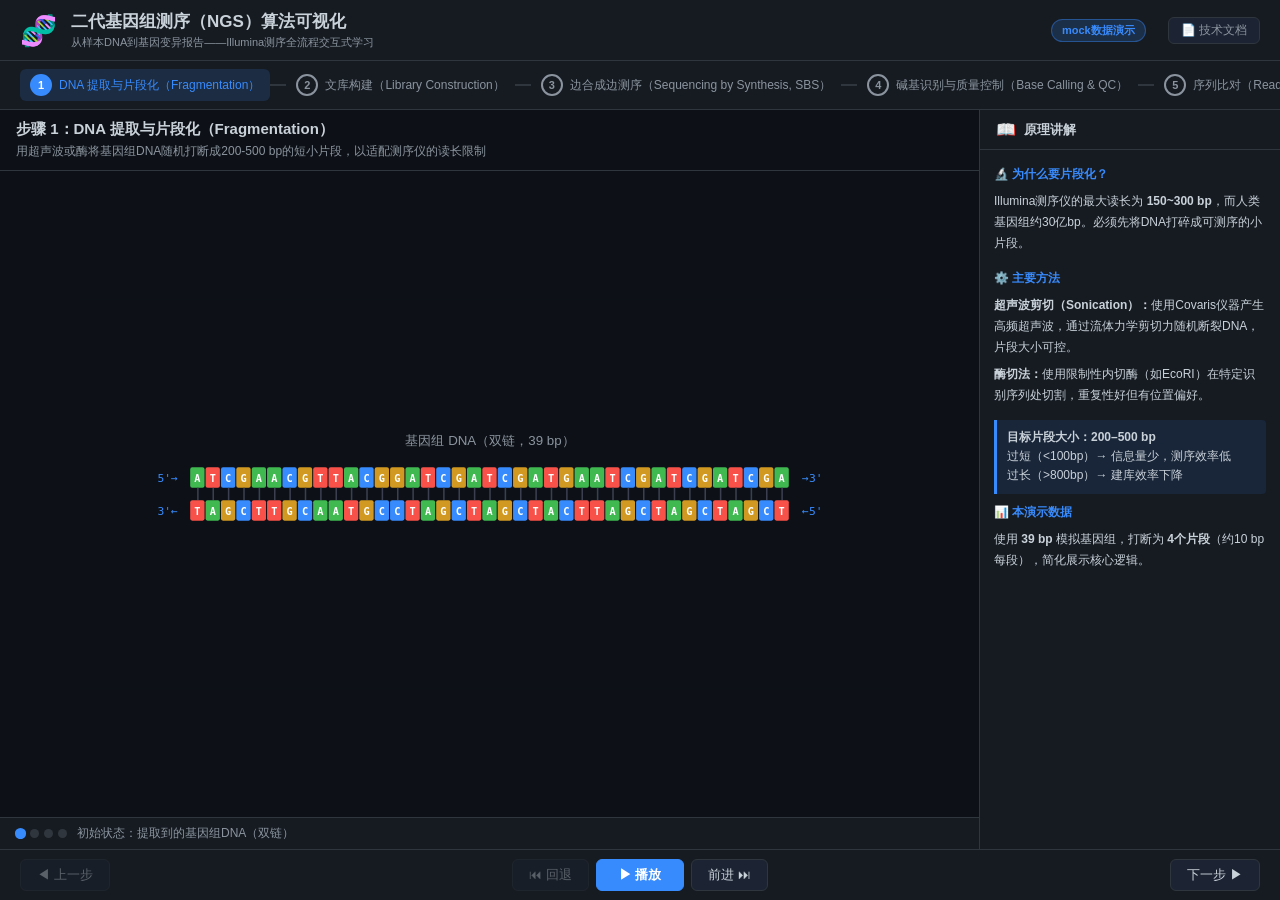
==== index.html @ 4cf93b08 "初始提交：二代基因组测序（NGS）算法可视化 纯前端交互式教学应用，无外部依赖： - 6个核心步骤：DNA片段化、文库构建、SBS测序、碱基识别、序列比对、变异识别 - SVG快照渲染引擎 + 自动播" ====
<!DOCTYPE html>
<html lang="zh-CN">
<head>
<meta charset="UTF-8">
<meta name="viewport" content="width=device-width, initial-scale=1.0">
<title>二代基因组测序算法可视化</title>
<link rel="stylesheet" href="css/style.css">
</head>
<body>
<div id="app">

  <header id="header">
    <div class="header-inner">
      <div class="header-logo">🧬</div>
      <div>
        <h1>二代基因组测序（NGS）算法可视化</h1>
        <p class="subtitle">从样本DNA到基因变异报告——Illumina测序全流程交互式学习</p>
      </div>
      <div class="header-badge">mock数据演示</div>
      <a href="docs.html" class="doc-link" title="查看技术说明文档">📄 技术文档</a>
    </div>
  </header>

  <div id="step-bar">
    <div id="step-bar-inner">
      <!-- 由JS生成 -->
    </div>
  </div>

  <div id="content">

    <div id="vis-panel">
      <div id="vis-header">
        <h2 id="step-title"></h2>
        <p id="step-desc"></p>
      </div>
      <div id="vis-area">
        <svg id="main-svg" viewBox="0 0 800 380"
             preserveAspectRatio="xMidYMid meet"
             xmlns="http://www.w3.org/2000/svg">
        </svg>
      </div>
      <div id="substep-bar">
        <div id="substep-dots"></div>
        <p id="substep-label"></p>
      </div>
    </div>

    <div id="theory-panel">
      <div class="theory-hdr">
        <span class="theory-icon">📖</span>
        <h3>原理讲解</h3>
      </div>
      <div id="theory-content"></div>
    </div>

  </div>

  <div id="controls-bar">
    <button class="ctrl-btn" id="btn-prev">◀ 上一步</button>
    <div class="ctrl-group">
      <button class="ctrl-btn" id="btn-sub-prev" title="回退一帧">⏮ 回退</button>
      <button class="ctrl-btn primary" id="btn-play">▶ 播放</button>
      <button class="ctrl-btn" id="btn-sub-next" title="前进一帧">前进 ⏭</button>
    </div>
    <button class="ctrl-btn" id="btn-next">下一步 ▶</button>
  </div>

</div>
<script src="js/data.js"></script>
<script src="js/app.js"></script>
</body>
</html>
---- css/style.css ----
/* ============================
   全局重置 & CSS变量
   ============================ */
*, *::before, *::after { margin: 0; padding: 0; box-sizing: border-box; }

:root {
  --bg:        #0d1117;
  --bg2:       #161b22;
  --bg3:       #1c2333;
  --border:    #30363d;
  --text:      #c9d1d9;
  --text2:     #8b949e;
  --accent:    #388bfd;
  --green:     #3fb950;
  --red:       #f85149;
  --amber:     #d29922;
  --purple:    #8b5cf6;

  --A: #3fb950;
  --T: #f85149;
  --C: #388bfd;
  --G: #d29922;
}

html, body { height: 100%; overflow: hidden; }

body {
  background: var(--bg);
  color: var(--text);
  font-family: -apple-system, BlinkMacSystemFont, 'Segoe UI', 'PingFang SC',
               'Microsoft YaHei', sans-serif;
  font-size: 13px;
}

#app {
  display: flex;
  flex-direction: column;
  height: 100vh;
  overflow: hidden;
}

/* ============================
   Header
   ============================ */
#header {
  background: var(--bg2);
  border-bottom: 1px solid var(--border);
  padding: 10px 20px;
  flex-shrink: 0;
}
.header-inner {
  display: flex;
  align-items: center;
  gap: 14px;
}
.header-logo { font-size: 30px; }
#header h1 { font-size: 17px; font-weight: 700; color: var(--text); }
.subtitle { font-size: 11px; color: var(--text2); margin-top: 2px; }
.header-badge {
  margin-left: auto;
  background: rgba(56,139,253,0.18);
  color: var(--accent);
  border: 1px solid rgba(56,139,253,0.4);
  padding: 3px 10px;
  border-radius: 20px;
  font-size: 11px;
  font-weight: 600;
  white-space: nowrap;
}
.doc-link {
  display: flex;
  align-items: center;
  gap: 5px;
  background: var(--bg3);
  border: 1px solid var(--border);
  color: var(--text2);
  padding: 4px 12px;
  border-radius: 6px;
  font-size: 12px;
  text-decoration: none;
  white-space: nowrap;
  transition: background 0.15s, color 0.15s, border-color 0.15s;
  margin-left: 8px;
}
.doc-link:hover {
  background: var(--border);
  color: var(--text);
  border-color: var(--text2);
}

/* ============================
   Step Navigation Bar
   ============================ */
#step-bar {
  background: var(--bg2);
  border-bottom: 1px solid var(--border);
  padding: 8px 20px;
  flex-shrink: 0;
  overflow-x: auto;
}
#step-bar-inner {
  display: flex;
  align-items: center;
  min-width: max-content;
}
.step-item {
  display: flex;
  align-items: center;
  gap: 7px;
  padding: 5px 10px;
  border-radius: 6px;
  cursor: pointer;
  transition: background 0.15s, color 0.15s;
  color: var(--text2);
  user-select: none;
}
.step-item:hover { background: var(--bg3); color: var(--text); }
.step-item.active { background: rgba(56,139,253,0.15); color: var(--accent); }
.step-item.done  { color: var(--green); }
.step-num {
  width: 22px; height: 22px;
  border-radius: 50%;
  border: 2px solid currentColor;
  display: flex; align-items: center; justify-content: center;
  font-size: 11px; font-weight: 700;
  flex-shrink: 0;
}
.step-item.active .step-num { background: var(--accent); border-color: var(--accent); color: #fff; }
.step-item.done  .step-num  { background: var(--green);  border-color: var(--green);  color: #fff; }
.step-name { font-size: 12px; font-weight: 500; white-space: nowrap; }
.step-connector { width: 16px; height: 2px; background: var(--border); flex-shrink: 0; }

/* ============================
   Main Content
   ============================ */
#content {
  display: flex;
  flex: 1;
  overflow: hidden;
}

/* Visualization Panel */
#vis-panel {
  flex: 1;
  display: flex;
  flex-direction: column;
  overflow: hidden;
  border-right: 1px solid var(--border);
  min-width: 0;
}
#vis-header {
  padding: 10px 16px;
  border-bottom: 1px solid var(--border);
  flex-shrink: 0;
}
#step-title { font-size: 15px; font-weight: 600; color: var(--text); }
#step-desc  { font-size: 12px; color: var(--text2); margin-top: 3px; line-height: 1.5; }

#vis-area {
  flex: 1;
  display: flex;
  align-items: center;
  justify-content: center;
  padding: 8px;
  background: var(--bg);
  overflow: hidden;
}
#main-svg {
  width: 100%;
  height: 100%;
  max-width: 820px;
  max-height: 390px;
}

/* Substep progress bar */
#substep-bar {
  padding: 7px 16px;
  border-top: 1px solid var(--border);
  flex-shrink: 0;
  display: flex;
  align-items: center;
  gap: 10px;
  background: var(--bg2);
}
#substep-dots {
  display: flex;
  gap: 5px;
  align-items: center;
}
.sdot {
  width: 9px; height: 9px;
  border-radius: 50%;
  background: var(--border);
  cursor: pointer;
  transition: all 0.2s;
  border: 1px solid transparent;
}
.sdot:hover { border-color: var(--text2); }
.sdot.active { background: var(--accent); transform: scale(1.25); }
.sdot.done   { background: var(--green); }
#substep-label { font-size: 12px; color: var(--text2); flex: 1; }

/* Theory Panel */
#theory-panel {
  width: 300px;
  flex-shrink: 0;
  overflow-y: auto;
  background: var(--bg2);
  display: flex;
  flex-direction: column;
}
#theory-panel::-webkit-scrollbar { width: 5px; }
#theory-panel::-webkit-scrollbar-thumb { background: var(--border); border-radius: 4px; }

.theory-hdr {
  display: flex;
  align-items: center;
  gap: 8px;
  padding: 10px 16px;
  border-bottom: 1px solid var(--border);
  position: sticky;
  top: 0;
  background: var(--bg2);
  z-index: 1;
}
.theory-icon { font-size: 16px; }
.theory-hdr h3 { font-size: 13px; font-weight: 600; }

#theory-content {
  padding: 14px;
  line-height: 1.75;
  color: var(--text);
}
.tsec { margin-bottom: 14px; }
.tsec h4 {
  font-size: 12px;
  font-weight: 700;
  color: var(--accent);
  margin-bottom: 6px;
  display: flex;
  align-items: center;
  gap: 5px;
}
.tsec p { font-size: 12px; color: #c9d1d9; margin-bottom: 6px; }
.tsec ul { margin-left: 16px; font-size: 12px; line-height: 2; }

.hbox {
  background: rgba(56,139,253,0.10);
  border-left: 3px solid var(--accent);
  padding: 8px 10px;
  border-radius: 0 4px 4px 0;
  margin: 8px 0;
  font-size: 12px;
  line-height: 1.6;
}
.hbox-g {
  background: rgba(63,185,80,0.10);
  border-left: 3px solid var(--green);
  padding: 8px 10px;
  border-radius: 0 4px 4px 0;
  margin: 8px 0;
  font-size: 12px;
  line-height: 1.6;
}
.code-box {
  background: #0d1117;
  border: 1px solid var(--border);
  border-radius: 6px;
  padding: 8px 10px;
  font-family: 'Courier New', monospace;
  font-size: 11px;
  color: var(--green);
  margin: 6px 0;
  white-space: pre;
  overflow-x: auto;
}
.btag {
  display: inline-block;
  width: 17px; height: 17px;
  border-radius: 3px;
  text-align: center;
  line-height: 17px;
  font-size: 10px;
  font-weight: bold;
  color: white;
  margin: 0 2px;
  vertical-align: middle;
}
.bA { background: var(--A); }
.bT { background: var(--T); }
.bC { background: var(--C); }
.bG { background: var(--G); }

/* ============================
   Controls
   ============================ */
#controls-bar {
  background: var(--bg2);
  border-top: 1px solid var(--border);
  padding: 9px 20px;
  display: flex;
  align-items: center;
  justify-content: space-between;
  flex-shrink: 0;
}
.ctrl-group { display: flex; gap: 7px; align-items: center; }
.ctrl-btn {
  background: var(--bg3);
  border: 1px solid var(--border);
  color: var(--text);
  padding: 6px 16px;
  border-radius: 6px;
  font-size: 13px;
  cursor: pointer;
  transition: background 0.15s, border-color 0.15s;
  font-family: inherit;
  white-space: nowrap;
}
.ctrl-btn:hover:not(:disabled) { background: var(--border); border-color: var(--text2); }
.ctrl-btn:disabled { opacity: 0.38; cursor: not-allowed; }
.ctrl-btn.primary {
  background: var(--accent);
  border-color: var(--accent);
  color: #fff;
  font-weight: 600;
  min-width: 88px;
}
.ctrl-btn.primary:hover:not(:disabled) { background: #58a6ff; }
.ctrl-btn.primary.playing {
  background: var(--purple);
  border-color: var(--purple);
}
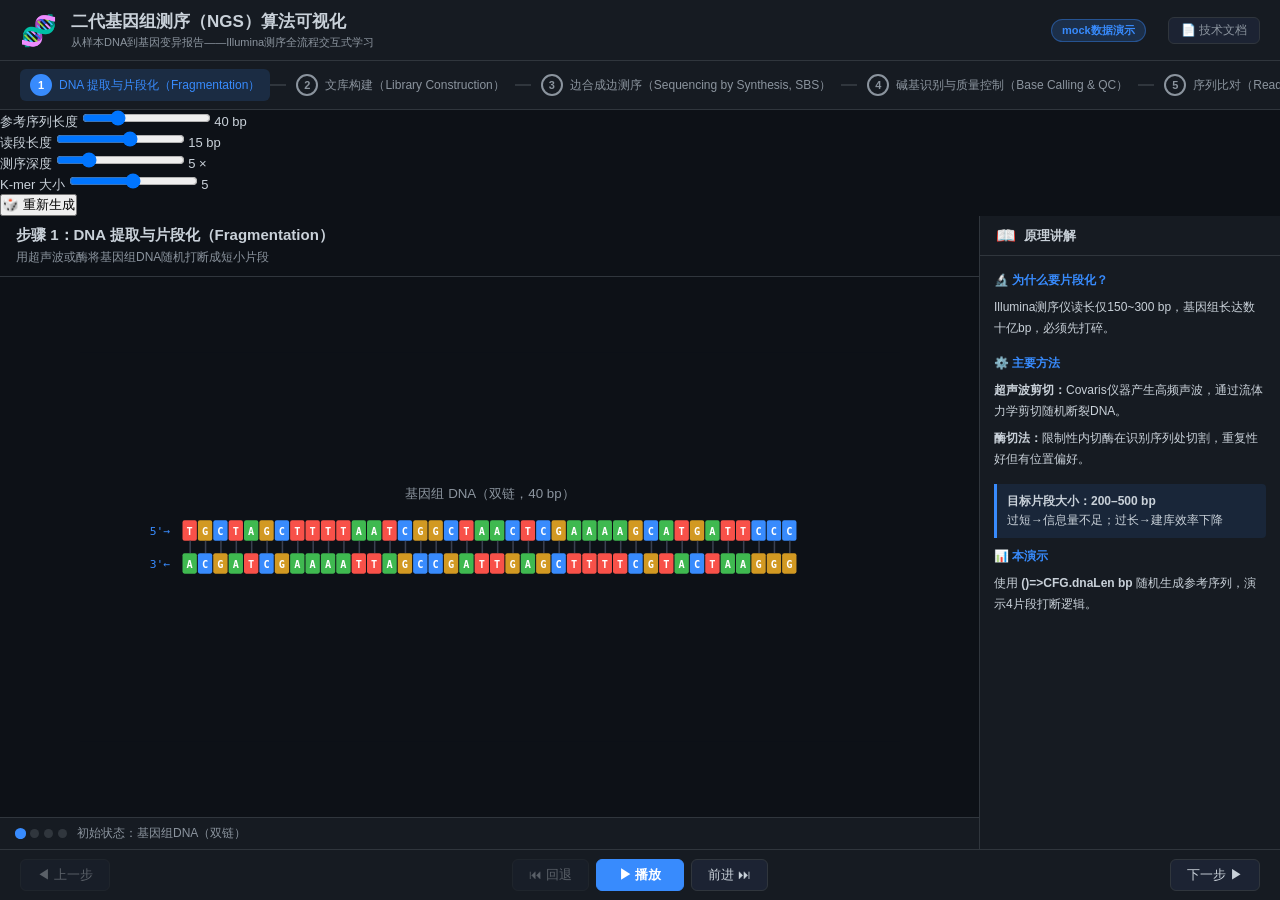
==== commit 7d1a52a8: "feat(index.html): add configuration bar with sequence parameters" ====
--- a/index.html
+++ b/index.html
@@ -24,6 +24,32 @@
   <div id="step-bar">
     <div id="step-bar-inner">
       <!-- 由JS生成 -->
+    </div>
+  </div>
+
+  <div id="cfg-bar">
+    <div class="cfg-inner">
+      <div class="cfg-field">
+        <span class="cfg-lbl">参考序列长度</span>
+        <input type="range" class="cfg-slider" id="sl-dna" min="30" max="70" value="40" step="5">
+        <span class="cfg-val" id="val-dna">40 bp</span>
+      </div>
+      <div class="cfg-field">
+        <span class="cfg-lbl">读段长度</span>
+        <input type="range" class="cfg-slider" id="sl-read" min="8" max="20" value="15" step="1">
+        <span class="cfg-val" id="val-read">15 bp</span>
+      </div>
+      <div class="cfg-field">
+        <span class="cfg-lbl">测序深度</span>
+        <input type="range" class="cfg-slider" id="sl-cov" min="3" max="12" value="5" step="1">
+        <span class="cfg-val" id="val-cov">5 ×</span>
+      </div>
+      <div class="cfg-field">
+        <span class="cfg-lbl">K-mer 大小</span>
+        <input type="range" class="cfg-slider" id="sl-kmer" min="3" max="7" value="5" step="1">
+        <span class="cfg-val" id="val-kmer">5</span>
+      </div>
+      <button id="btn-generate" class="cfg-gen-btn">🎲 重新生成</button>
     </div>
   </div>
 
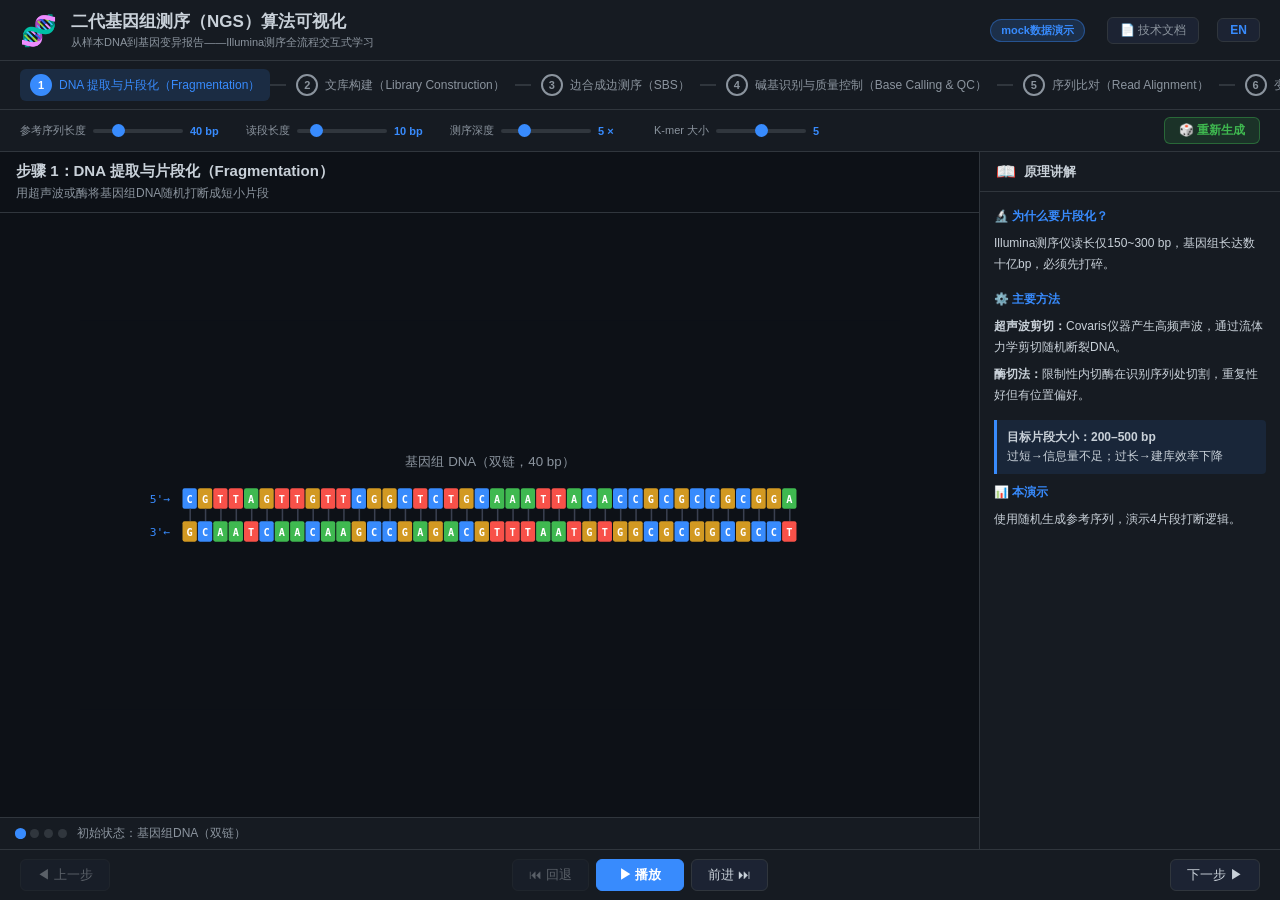
==== commit 2e28ea2e: "feat: 添加中英双语支持，可一键切换语言 - 新增 js/i18n.js 国际化模块，包含所有 UI 文本的中英文翻译 - Header 右上角添加语言切换按钮（EN/中文） - 所有步骤标题、描" ====
--- a/index.html
+++ b/index.html
@@ -1,5 +1,5 @@
 <!DOCTYPE html>
-<html lang="zh-CN">
+<html lang="zh-CN" id="html-root">
 <head>
 <meta charset="UTF-8">
 <meta name="viewport" content="width=device-width, initial-scale=1.0">
@@ -18,6 +18,7 @@
       </div>
       <div class="header-badge">mock数据演示</div>
       <a href="docs.html" class="doc-link" title="查看技术说明文档">📄 技术文档</a>
+      <button id="btn-lang" class="lang-btn" onclick="toggleLang()">EN</button>
     </div>
   </header>
 
@@ -93,6 +94,7 @@
   </div>
 
 </div>
+<script src="js/i18n.js"></script>
 <script src="js/data.js"></script>
 <script src="js/app.js"></script>
 </body>
--- a/css/style.css
+++ b/css/style.css
@@ -87,6 +87,25 @@
   color: var(--text);
   border-color: var(--text2);
 }
+.lang-btn {
+  background: var(--bg3);
+  border: 1px solid var(--border);
+  color: var(--accent);
+  padding: 4px 12px;
+  border-radius: 6px;
+  font-size: 12px;
+  font-weight: 700;
+  cursor: pointer;
+  white-space: nowrap;
+  transition: background 0.15s, color 0.15s, border-color 0.15s;
+  font-family: inherit;
+  margin-left: 4px;
+}
+.lang-btn:hover {
+  background: var(--border);
+  color: var(--text);
+  border-color: var(--text2);
+}
 
 /* ============================
    Step Navigation Bar
@@ -129,6 +148,85 @@
 .step-item.done  .step-num  { background: var(--green);  border-color: var(--green);  color: #fff; }
 .step-name { font-size: 12px; font-weight: 500; white-space: nowrap; }
 .step-connector { width: 16px; height: 2px; background: var(--border); flex-shrink: 0; }
+
+/* ============================
+   Config Panel
+   ============================ */
+#cfg-bar {
+  background: var(--bg2);
+  border-bottom: 1px solid var(--border);
+  padding: 7px 20px;
+  flex-shrink: 0;
+}
+.cfg-inner {
+  display: flex;
+  align-items: center;
+  gap: 18px;
+  flex-wrap: wrap;
+}
+.cfg-field {
+  display: flex;
+  align-items: center;
+  gap: 7px;
+}
+.cfg-lbl {
+  font-size: 11px;
+  color: var(--text2);
+  white-space: nowrap;
+}
+.cfg-slider {
+  -webkit-appearance: none;
+  appearance: none;
+  width: 90px;
+  height: 4px;
+  border-radius: 2px;
+  background: var(--border);
+  outline: none;
+  cursor: pointer;
+}
+.cfg-slider::-webkit-slider-thumb {
+  -webkit-appearance: none;
+  appearance: none;
+  width: 13px;
+  height: 13px;
+  border-radius: 50%;
+  background: var(--accent);
+  cursor: pointer;
+  transition: background 0.15s;
+}
+.cfg-slider::-webkit-slider-thumb:hover { background: #58a6ff; }
+.cfg-slider::-moz-range-thumb {
+  width: 13px;
+  height: 13px;
+  border-radius: 50%;
+  background: var(--accent);
+  cursor: pointer;
+  border: none;
+}
+.cfg-val {
+  font-size: 11px;
+  font-weight: 600;
+  color: var(--accent);
+  min-width: 38px;
+}
+.cfg-gen-btn {
+  margin-left: auto;
+  background: rgba(63,185,80,0.15);
+  border: 1px solid rgba(63,185,80,0.4);
+  color: var(--green);
+  padding: 4px 14px;
+  border-radius: 6px;
+  font-size: 12px;
+  font-weight: 600;
+  cursor: pointer;
+  white-space: nowrap;
+  transition: background 0.15s, border-color 0.15s;
+  font-family: inherit;
+}
+.cfg-gen-btn:hover {
+  background: rgba(63,185,80,0.28);
+  border-color: var(--green);
+}
 
 /* ============================
    Main Content
